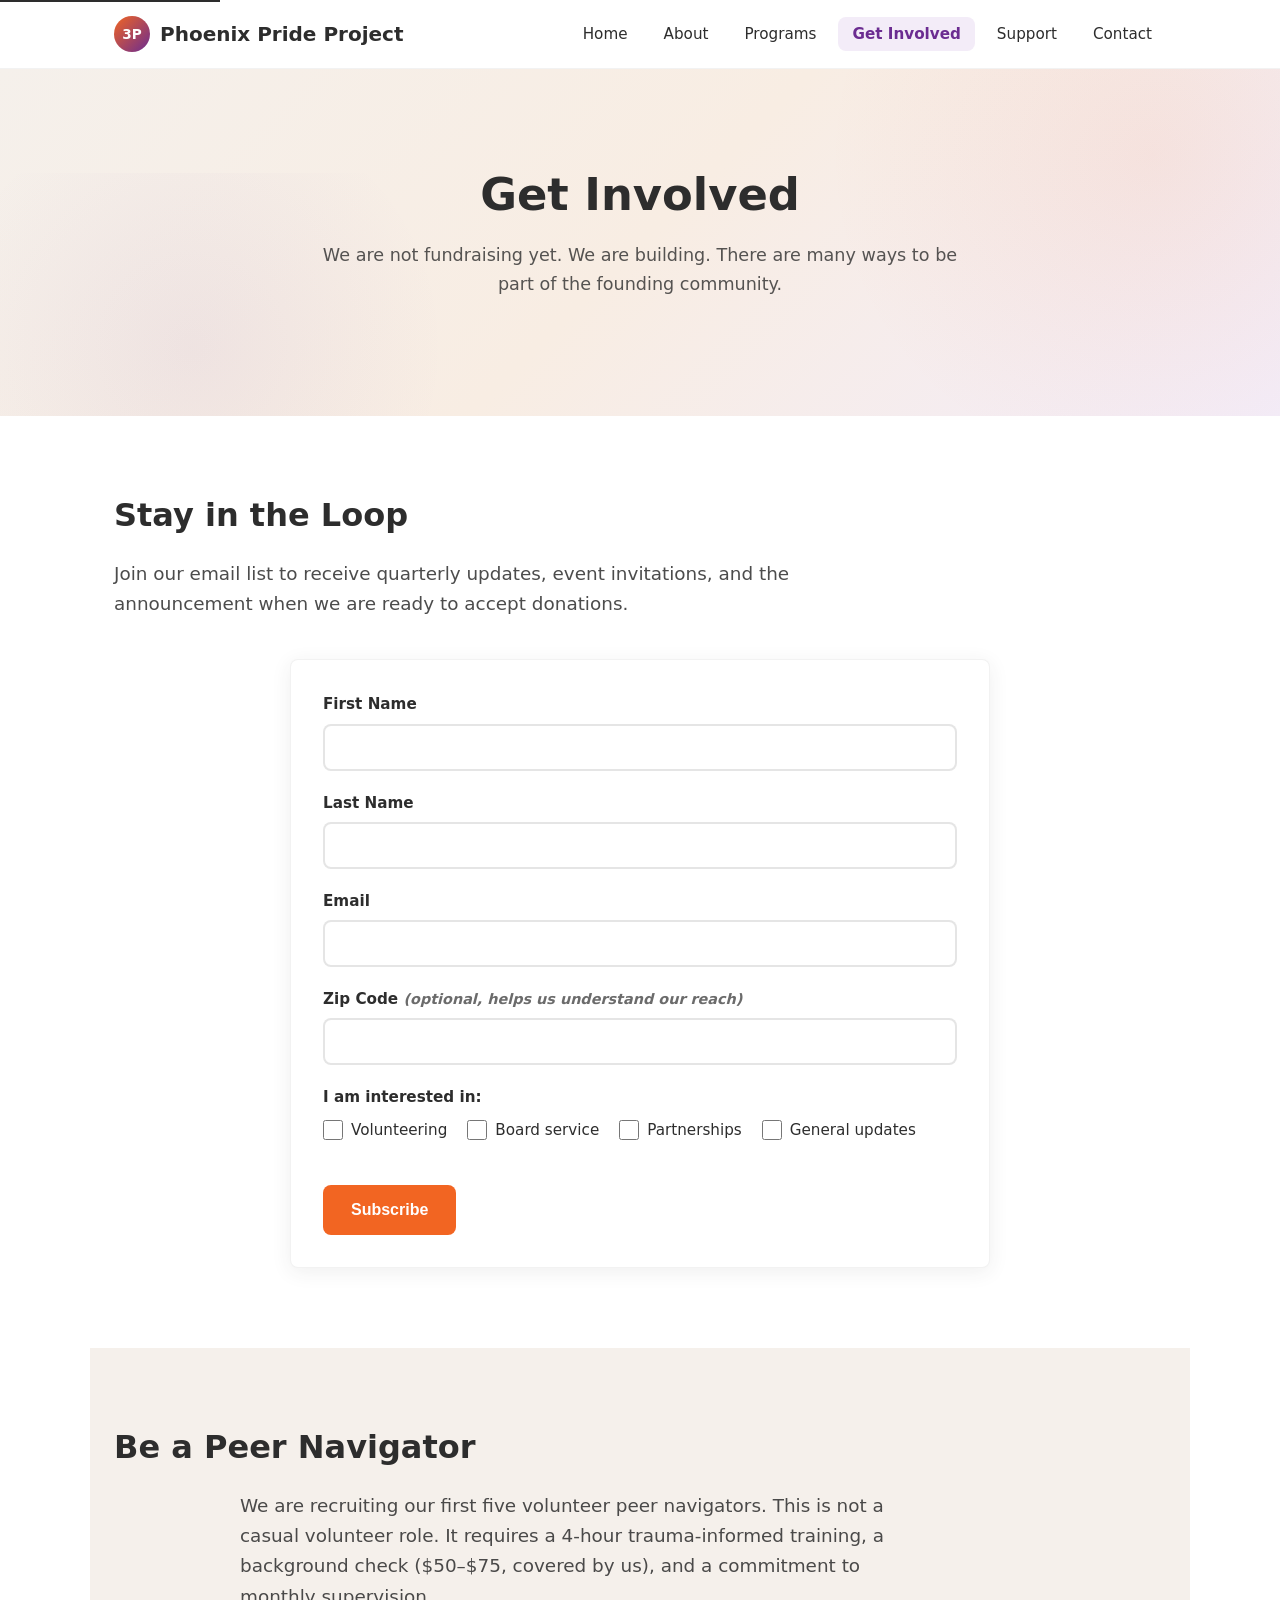
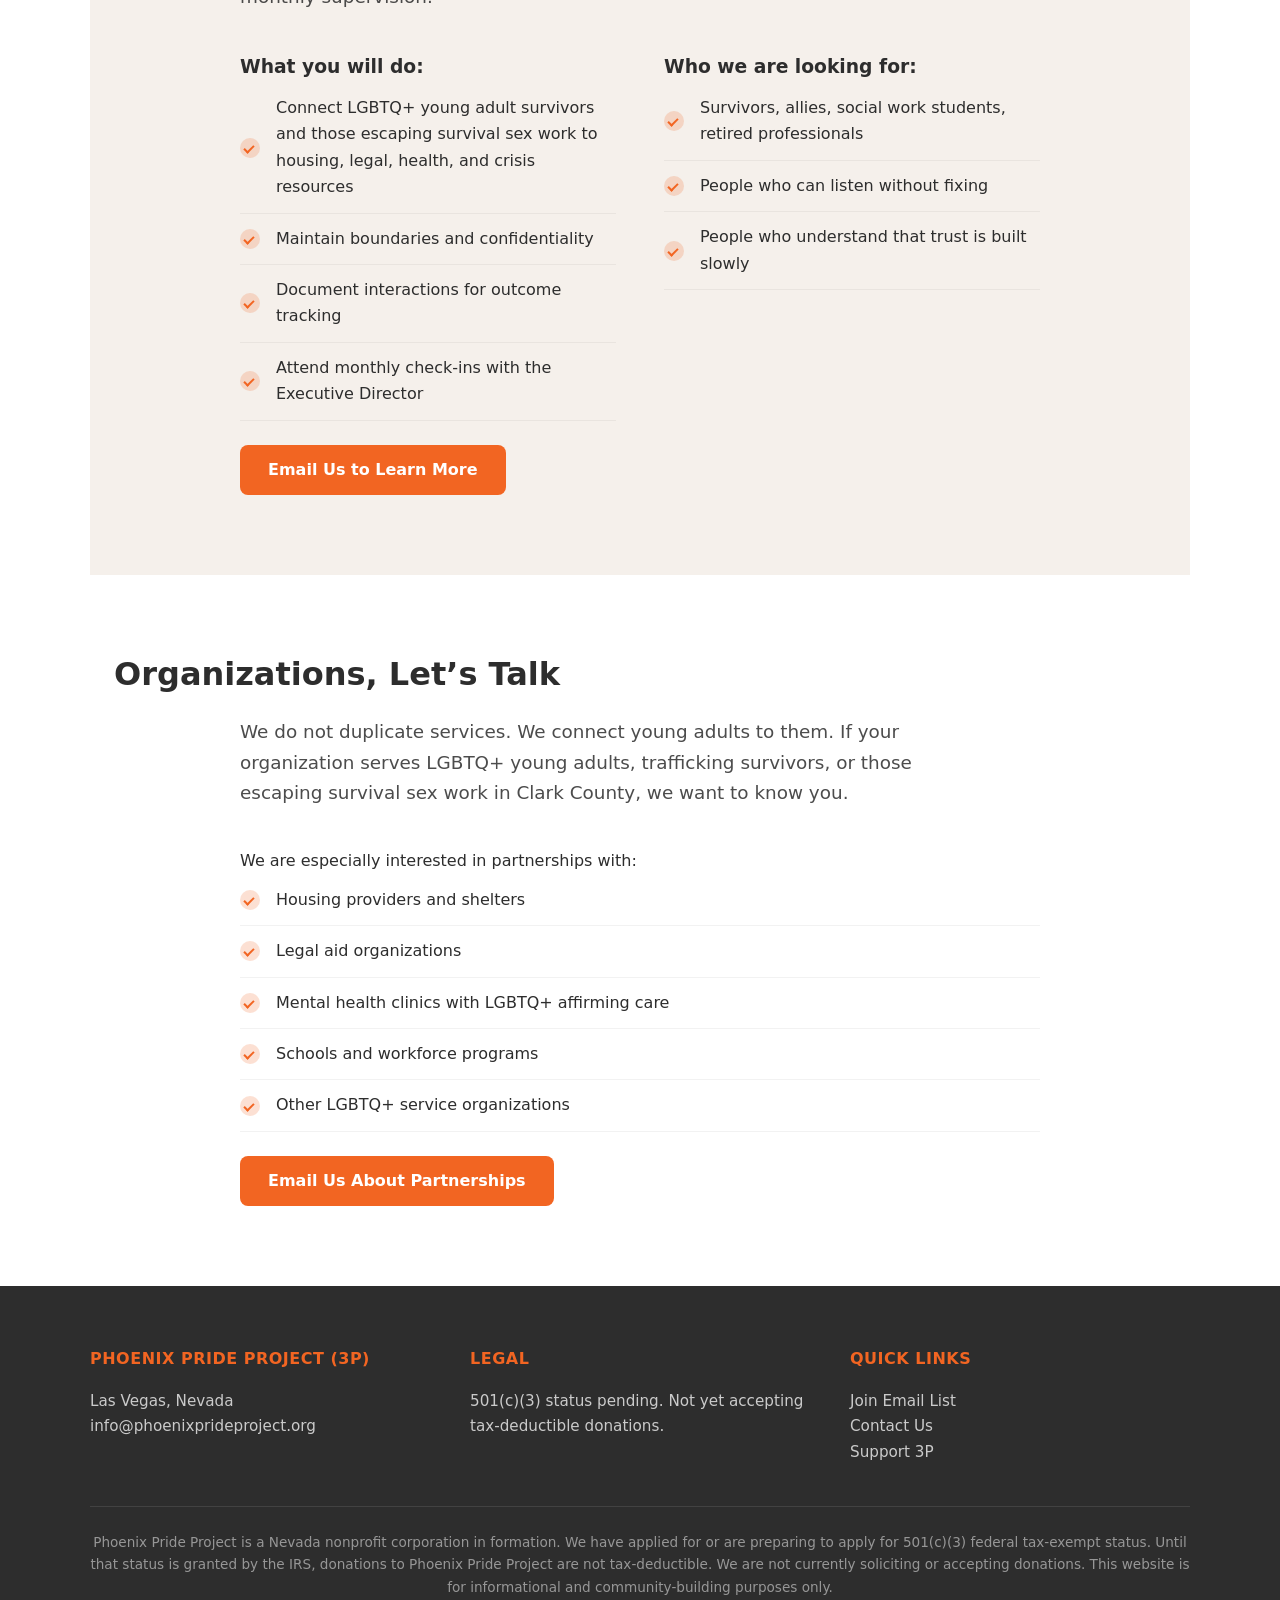
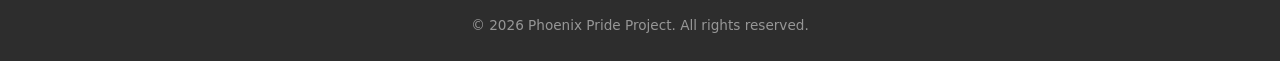
==== get-involved.html @ 3a7351bf "Add files via upload" ====
<!DOCTYPE html>
<html lang="en">
<head>
  <meta charset="UTF-8">
  <meta name="viewport" content="width=device-width, initial-scale=1.0">
  <meta name="description" content="Phoenix Pride Project (3P) is a forming nonprofit in Las Vegas empowering LGBTQ+ young adult survivors of trafficking and those escaping survival sex work. 501(c)(3) pending.">
  <title>Get Involved — Phoenix Pride Project (3P)</title>
  <link rel="stylesheet" href="css/styles.css">
  <link rel="icon" href="data:image/svg+xml,%3Csvg xmlns='http://www.w3.org/2000/svg' viewBox='0 0 100 100'%3E%3Ccircle cx='50' cy='50' r='50' fill='%23F26522'/%3E%3Ctext x='50' y='65' font-size='50' text-anchor='middle' fill='white' font-family='Arial'%3E3P%3C/text%3E%3C/svg%3E">
</head>
<body>
  <a href="#main-content" class="skip-link">Skip to main content</a>
  <nav class="site-nav" role="navigation" aria-label="Main navigation">
    <div class="nav-container">
      <a href="index.html" class="nav-logo" aria-label="Phoenix Pride Project home">
        <span class="logo-mark" aria-hidden="true">3P</span>
        <span>Phoenix Pride Project</span>
      </a>
      <button class="menu-toggle" aria-expanded="false" aria-controls="nav-menu" aria-label="Toggle navigation menu">
        <svg viewBox="0 0 24 24" fill="none" stroke="currentColor" stroke-width="2" stroke-linecap="round" stroke-linejoin="round" aria-hidden="true"><line x1="3" y1="6" x2="21" y2="6"></line><line x1="3" y1="12" x2="21" y2="12"></line><line x1="3" y1="18" x2="21" y2="18"></line></svg>
        <span class="sr-only">Open menu</span>
      </button>
      <ul class="nav-links" id="nav-menu" role="menubar">
          <li><a href="index.html" >Home</a></li>
          <li><a href="about.html" >About</a></li>
          <li><a href="programs.html" >Programs</a></li>
          <li><a href="get-involved.html" aria-current="page">Get Involved</a></li>
          <li><a href="support.html" >Support</a></li>
          <li><a href="contact.html" >Contact</a></li>
      </ul>
    </div>
  </nav>
  <main id="main-content">
    <section class="hero" aria-label="Get involved with 3P">
      <div class="hero-content">
        <h1>Get Involved</h1>
        <p class="hero-body">We are not fundraising yet. We are building. There are many ways to be part of the founding community.</p>
      </div>
    </section>
    <section class="section" id="email-list" aria-labelledby="email-heading">
      <h2 id="email-heading" class="section-header">Stay in the Loop</h2>
      <p class="section-intro">Join our email list to receive quarterly updates, event invitations, and the announcement when we are ready to accept donations.</p>
      <div class="max-w-700">
        <form action="mailto:info@phoenixprideproject.org" method="post" enctype="text/plain" class="card" onsubmit="alert('Thank you for your interest! Since we are still building our infrastructure, please email us directly at info@phoenixprideproject.org with your information. We will add you to our list manually.'); return false;">
          <div class="form-group">
            <label for="first-name">First Name</label>
            <input type="text" id="first-name" name="first-name" required aria-required="true">
          </div>
          <div class="form-group">
            <label for="last-name">Last Name</label>
            <input type="text" id="last-name" name="last-name" required aria-required="true">
          </div>
          <div class="form-group">
            <label for="email">Email</label>
            <input type="email" id="email" name="email" required aria-required="true">
          </div>
          <div class="form-group">
            <label for="zip">Zip Code <span class="note">(optional, helps us understand our reach)</span></label>
            <input type="text" id="zip" name="zip" inputmode="numeric" pattern="[0-9]{5}">
          </div>
          <div class="form-group">
            <label>I am interested in:</label>
            <div class="checkbox-group">
              <label><input type="checkbox" name="interest" value="volunteering"> Volunteering</label>
              <label><input type="checkbox" name="interest" value="board"> Board service</label>
              <label><input type="checkbox" name="interest" value="partnerships"> Partnerships</label>
              <label><input type="checkbox" name="interest" value="general"> General updates</label>
            </div>
          </div>
          <button type="submit" class="btn btn-primary mt-2">Subscribe</button>
        </form>
      </div>
    </section>
    <section class="section bg-warm" aria-labelledby="volunteer-heading">
      <h2 id="volunteer-heading" class="section-header">Be a Peer Navigator</h2>
      <div class="max-w-800">
        <p class="section-intro">We are recruiting our first five volunteer peer navigators. This is not a casual volunteer role. It requires a 4-hour trauma-informed training, a background check ($50&ndash;$75, covered by us), and a commitment to monthly supervision.</p>
        <div class="two-col">
          <div>
            <h3>What you will do:</h3>
            <ul class="feature-list">
              <li>Connect LGBTQ+ young adult survivors and those escaping survival sex work to housing, legal, health, and crisis resources</li>
              <li>Maintain boundaries and confidentiality</li>
              <li>Document interactions for outcome tracking</li>
              <li>Attend monthly check-ins with the Executive Director</li>
            </ul>
          </div>
          <div>
            <h3>Who we are looking for:</h3>
            <ul class="feature-list">
              <li>Survivors, allies, social work students, retired professionals</li>
              <li>People who can listen without fixing</li>
              <li>People who understand that trust is built slowly</li>
            </ul>
          </div>
        </div>
        <div class="mt-3"><a href="contact.html" class="btn btn-primary">Email Us to Learn More</a></div>
      </div>
    </section>
    <section class="section" aria-labelledby="partner-heading">
      <h2 id="partner-heading" class="section-header">Organizations, Let&rsquo;s Talk</h2>
      <div class="max-w-800">
        <p class="section-intro">We do not duplicate services. We connect young adults to them. If your organization serves LGBTQ+ young adults, trafficking survivors, or those escaping survival sex work in Clark County, we want to know you.</p>
        <p>We are especially interested in partnerships with:</p>
        <ul class="feature-list">
          <li>Housing providers and shelters</li>
          <li>Legal aid organizations</li>
          <li>Mental health clinics with LGBTQ+ affirming care</li>
          <li>Schools and workforce programs</li>
          <li>Other LGBTQ+ service organizations</li>
        </ul>
        <div class="mt-3"><a href="contact.html" class="btn btn-primary">Email Us About Partnerships</a></div>
      </div>
    </section>

  </main>
  <footer class="site-footer" role="contentinfo">
    <div class="footer-grid">
      <div class="footer-col">
        <h4>Phoenix Pride Project (3P)</h4>
        <p>Las Vegas, Nevada<br>info@phoenixprideproject.org</p>
      </div>
      <div class="footer-col">
        <h4>Legal</h4>
        <p>501(c)(3) status pending. Not yet accepting tax-deductible donations.</p>
      </div>
      <div class="footer-col">
        <h4>Quick Links</h4>
        <p><a href="get-involved.html">Join Email List</a><br><a href="contact.html">Contact Us</a><br><a href="support.html">Support 3P</a></p>
      </div>
    </div>
    <div class="footer-bottom">
      <p>Phoenix Pride Project is a Nevada nonprofit corporation in formation. We have applied for or are preparing to apply for 501(c)(3) federal tax-exempt status. Until that status is granted by the IRS, donations to Phoenix Pride Project are not tax-deductible. We are not currently soliciting or accepting donations. This website is for informational and community-building purposes only.</p>
      <p class="mt-2">&copy; 2026 Phoenix Pride Project. All rights reserved.</p>
    </div>
  </footer>
  <script src="js/main.js"></script>
</body>
</html>
---- css/styles.css ----
/* Phoenix Pride Project Styles */
:root {
  --orange: #F26522;
  --purple: #6B2C91;
  --teal: #008B8B;
  --warm-neutral: #F5F0EB;
  --charcoal: #2D2D2D;
  --white: #FFFFFF;
  --light-orange: #FFF3EC;
  --light-purple: #F3ECF8;
  --light-teal: #E6F4F4;
  --max-width: 1100px;
  --radius: 8px;
  --shadow: 0 4px 20px rgba(45,45,45,0.08);
  --shadow-hover: 0 8px 30px rgba(45,45,45,0.12);
}

*, *::before, *::after { box-sizing: border-box; margin: 0; padding: 0; }
html { scroll-behavior: smooth; font-size: 16px; }
body {
  font-family: 'Segoe UI', system-ui, -apple-system, BlinkMacSystemFont, Roboto, sans-serif;
  color: var(--charcoal); background: var(--white); line-height: 1.65;
  -webkit-font-smoothing: antialiased; overflow-x: hidden;
}
img { max-width: 100%; display: block; }
a {
  color: var(--purple); text-decoration: underline; text-underline-offset: 3px;
  transition: color 0.2s ease;
}
a:hover, a:focus { color: var(--orange); }
a:focus-visible {
  outline: 3px solid var(--orange); outline-offset: 2px; border-radius: 2px;
}
.skip-link {
  position: absolute; top: -40px; left: 0; background: var(--charcoal);
  color: var(--white); padding: 8px 16px; z-index: 10000;
  text-decoration: none; font-weight: 600;
}
.skip-link:focus { top: 0; }

/* Navigation */
.site-nav {
  position: sticky; top: 0; z-index: 1000;
  background: rgba(255,255,255,0.96); backdrop-filter: blur(10px);
  border-bottom: 1px solid rgba(45,45,45,0.06);
}
.nav-container {
  max-width: var(--max-width); margin: 0 auto; padding: 0 24px;
  display: flex; align-items: center; justify-content: space-between; height: 68px;
}
.nav-logo {
  font-weight: 800; font-size: 1.25rem; color: var(--charcoal);
  text-decoration: none; display: flex; align-items: center; gap: 10px;
}
.nav-logo .logo-mark {
  width: 36px; height: 36px;
  background: linear-gradient(135deg, var(--orange), var(--purple));
  border-radius: 50%; display: flex; align-items: center; justify-content: center;
  color: white; font-size: 0.85rem; font-weight: 700;
}
.nav-logo:hover, .nav-logo:focus { color: var(--orange); }
.nav-links { display: flex; gap: 8px; list-style: none; }
.nav-links a {
  text-decoration: none; color: var(--charcoal); font-weight: 500; font-size: 0.95rem;
  padding: 8px 14px; border-radius: var(--radius); transition: all 0.2s ease;
}
.nav-links a:hover, .nav-links a:focus { background: var(--light-orange); color: var(--orange); }
.nav-links a[aria-current="page"] { background: var(--light-purple); color: var(--purple); font-weight: 600; }
.nav-cta { background: var(--orange) !important; color: white !important; font-weight: 600 !important; }
.nav-cta:hover, .nav-cta:focus { background: var(--purple) !important; color: white !important; }

.menu-toggle {
  display: none; background: none; border: none; cursor: pointer;
  padding: 8px; border-radius: var(--radius);
}
.menu-toggle:focus-visible { outline: 3px solid var(--orange); outline-offset: 2px; }
.menu-toggle svg { width: 28px; height: 28px; color: var(--charcoal); }

@media (max-width: 900px) {
  .menu-toggle { display: block; }
  .nav-links {
    position: fixed; top: 68px; left: 0; right: 0; background: white;
    flex-direction: column; padding: 16px 24px 24px; gap: 4px;
    border-bottom: 1px solid rgba(45,45,45,0.08);
    transform: translateY(-150%); transition: transform 0.3s ease;
    box-shadow: var(--shadow);
  }
  .nav-links.open { transform: translateY(0); }
  .nav-links a { display: block; padding: 12px 16px; font-size: 1.05rem; }
}

/* Buttons */
.btn {
  display: inline-flex; align-items: center; justify-content: center; gap: 8px;
  padding: 14px 28px; font-size: 1rem; font-weight: 600;
  border-radius: var(--radius); border: none; cursor: pointer;
  text-decoration: none; transition: all 0.2s ease; line-height: 1.4;
}
.btn:focus-visible { outline: 3px solid var(--orange); outline-offset: 3px; }
.btn-primary { background: var(--orange); color: white; }
.btn-primary:hover { background: var(--purple); color: white; }
.btn-secondary { background: transparent; color: var(--purple); border: 2px solid var(--purple); }
.btn-secondary:hover { background: var(--purple); color: white; }
.btn-white { background: white; color: var(--purple); }
.btn-white:hover { background: var(--light-purple); color: var(--purple); }

/* Sections */
.section { padding: 80px 24px; max-width: var(--max-width); margin: 0 auto; }
.section-header { font-size: 2rem; font-weight: 800; color: var(--charcoal); margin-bottom: 24px; line-height: 1.2; }
.section-intro { font-size: 1.15rem; color: var(--charcoal); opacity: 0.85; max-width: 700px; margin-bottom: 40px; }

/* Hero */
.hero {
  background: linear-gradient(135deg, var(--warm-neutral) 0%, #F8EDE3 50%, #F3ECF8 100%);
  padding: 100px 24px 80px; text-align: center; position: relative; overflow: hidden;
}
.hero::before {
  content: ''; position: absolute; top: -50%; right: -20%; width: 60%; height: 150%;
  background: radial-gradient(circle, rgba(242,101,34,0.08) 0%, transparent 70%); pointer-events: none;
}
.hero::after {
  content: ''; position: absolute; bottom: -30%; left: -10%; width: 50%; height: 100%;
  background: radial-gradient(circle, rgba(107,44,145,0.06) 0%, transparent 70%); pointer-events: none;
}
.hero-content { max-width: 800px; margin: 0 auto; position: relative; z-index: 1; }
.hero-logo {
  width: 80px; height: 80px;
  background: linear-gradient(135deg, var(--orange), var(--purple));
  border-radius: 50%; display: flex; align-items: center; justify-content: center;
  color: white; font-size: 2rem; font-weight: 800; margin: 0 auto 32px;
  box-shadow: 0 8px 30px rgba(242,101,34,0.3);
}
.hero h1 { font-size: 2.8rem; font-weight: 800; line-height: 1.15; color: var(--charcoal); margin-bottom: 20px; }
.hero-subhead { font-size: 1.25rem; color: var(--charcoal); opacity: 0.9; max-width: 680px; margin: 0 auto 28px; line-height: 1.6; }
.hero-body { font-size: 1.1rem; color: var(--charcoal); opacity: 0.8; max-width: 640px; margin: 0 auto 36px; line-height: 1.7; }
.hero-actions { display: flex; gap: 16px; justify-content: center; flex-wrap: wrap; }
@media (max-width: 600px) {
  .hero { padding: 70px 20px 60px; }
  .hero h1 { font-size: 2rem; }
  .hero-subhead { font-size: 1.05rem; }
  .hero-body { font-size: 1rem; }
}

/* Cards & Grids */
.card-grid { display: grid; grid-template-columns: repeat(auto-fit, minmax(260px, 1fr)); gap: 24px; }
.card-grid-2 { grid-template-columns: repeat(auto-fit, minmax(300px, 1fr)); }
.card-grid-3 { grid-template-columns: repeat(auto-fit, minmax(280px, 1fr)); }
.card {
  background: white; border-radius: var(--radius); padding: 32px;
  box-shadow: var(--shadow); border: 1px solid rgba(45,45,45,0.06);
  transition: transform 0.2s ease, box-shadow 0.2s ease;
}
.card:hover { transform: translateY(-4px); box-shadow: var(--shadow-hover); }
.card-icon {
  width: 48px; height: 48px; border-radius: 12px;
  display: flex; align-items: center; justify-content: center;
  font-size: 1.5rem; margin-bottom: 16px;
}
.card h3 { font-size: 1.25rem; font-weight: 700; margin-bottom: 10px; color: var(--charcoal); }
.card p { color: var(--charcoal); opacity: 0.8; font-size: 0.95rem; line-height: 1.6; }

/* Accent backgrounds */
.bg-orange-soft { background: var(--light-orange); }
.bg-purple-soft { background: var(--light-purple); }
.bg-teal-soft { background: var(--light-teal); }
.bg-warm { background: var(--warm-neutral); }
.bg-charcoal { background: var(--charcoal); color: white; }
.bg-charcoal .section-header, .bg-charcoal h3 { color: white; }
.bg-charcoal p { opacity: 0.85; }
.bg-purple { background: var(--purple); color: white; }
.bg-purple .section-header, .bg-purple h3 { color: white; }
.bg-purple p { opacity: 0.9; }
.bg-orange { background: var(--orange); color: white; }
.bg-orange .section-header, .bg-orange h3 { color: white; }
.bg-orange p { opacity: 0.9; }

/* Tables */
.data-table { width: 100%; border-collapse: collapse; margin: 24px 0; font-size: 0.95rem; }
.data-table th, .data-table td { padding: 14px 16px; text-align: left; border-bottom: 1px solid rgba(45,45,45,0.1); }
.data-table th { font-weight: 700; color: var(--purple); background: var(--light-purple); border-bottom: 2px solid var(--purple); }
.data-table tr:hover td { background: rgba(107,44,145,0.03); }
.data-table td strong { color: var(--charcoal); }

/* Lists */
.feature-list { list-style: none; padding: 0; }
.feature-list li { padding: 12px 0 12px 36px; position: relative; border-bottom: 1px solid rgba(45,45,45,0.06); }
.feature-list li::before { content: ''; position: absolute; left: 0; top: 50%; transform: translateY(-50%); width: 20px; height: 20px; background: var(--orange); border-radius: 50%; opacity: 0.2; }
.feature-list li::after { content: ''; position: absolute; left: 6px; top: 50%; transform: translateY(-50%) rotate(45deg); width: 6px; height: 10px; border: solid var(--orange); border-width: 0 2px 2px 0; }

.steps { counter-reset: step; list-style: none; padding: 0; }
.steps li { counter-increment: step; padding: 16px 0 16px 56px; position: relative; border-bottom: 1px solid rgba(45,45,45,0.06); font-size: 1rem; }
.steps li::before { content: counter(step); position: absolute; left: 0; top: 50%; transform: translateY(-50%); width: 36px; height: 36px; background: var(--purple); color: white; border-radius: 50%; display: flex; align-items: center; justify-content: center; font-weight: 700; font-size: 0.9rem; }
.steps li strong { color: var(--purple); display: block; margin-bottom: 4px; }

/* Forms */
.form-group { margin-bottom: 20px; }
.form-group label { display: block; font-weight: 600; margin-bottom: 6px; font-size: 0.95rem; }
.form-group input[type="text"], .form-group input[type="email"], .form-group select, .form-group textarea {
  width: 100%; padding: 12px 14px; border: 2px solid rgba(45,45,45,0.12); border-radius: var(--radius);
  font-family: inherit; font-size: 1rem; transition: border-color 0.2s ease; background: white;
}
.form-group input:focus, .form-group select:focus, .form-group textarea:focus {
  outline: none; border-color: var(--purple); box-shadow: 0 0 0 3px rgba(107,44,145,0.1);
}
.checkbox-group { display: flex; flex-wrap: wrap; gap: 12px 20px; margin-top: 8px; }
.checkbox-group label { display: flex; align-items: center; gap: 8px; font-weight: 400; cursor: pointer; font-size: 0.95rem; }
.checkbox-group input[type="checkbox"] { width: 20px; height: 20px; accent-color: var(--purple); cursor: pointer; }

/* Disclosure / Legal */
.disclosure { background: rgba(45,45,45,0.04); border-left: 4px solid var(--orange); padding: 20px 24px; border-radius: 0 var(--radius) var(--radius) 0; font-size: 0.9rem; color: var(--charcoal); opacity: 0.9; line-height: 1.6; margin: 24px 0; }
.disclosure strong { color: var(--orange); }

/* Crisis box */
.crisis-box { background: linear-gradient(135deg, #FFF0F0, #FFF3EC); border: 2px solid var(--orange); border-radius: var(--radius); padding: 28px; margin: 32px 0; }
.crisis-box h3 { color: var(--orange); font-size: 1.3rem; margin-bottom: 16px; display: flex; align-items: center; gap: 10px; }
.crisis-box ul { list-style: none; padding: 0; }
.crisis-box li { padding: 10px 0; border-bottom: 1px solid rgba(242,101,34,0.15); display: flex; justify-content: space-between; align-items: center; flex-wrap: wrap; gap: 8px; }
.crisis-box li:last-child { border-bottom: none; }
.crisis-box strong { color: var(--charcoal); }
.crisis-box a { color: var(--orange); font-weight: 600; text-decoration: none; }
.crisis-box a:hover { text-decoration: underline; }

/* Footer */
.site-footer { background: var(--charcoal); color: white; padding: 60px 24px 24px; }
.footer-grid { max-width: var(--max-width); margin: 0 auto; display: grid; grid-template-columns: repeat(auto-fit, minmax(220px, 1fr)); gap: 40px; margin-bottom: 40px; }
.footer-col h4 { font-size: 1rem; font-weight: 700; margin-bottom: 16px; color: var(--orange); text-transform: uppercase; letter-spacing: 0.5px; }
.footer-col p, .footer-col a { color: rgba(255,255,255,0.75); font-size: 0.95rem; line-height: 1.7; text-decoration: none; }
.footer-col a:hover { color: var(--orange); }
.footer-bottom { max-width: var(--max-width); margin: 0 auto; padding-top: 24px; border-top: 1px solid rgba(255,255,255,0.1); text-align: center; font-size: 0.85rem; color: rgba(255,255,255,0.5); }
.footer-bottom a { color: rgba(255,255,255,0.6); }

/* Pull quote */
.pull-quote { font-size: 1.15rem; font-style: italic; color: var(--purple); border-left: 4px solid var(--orange); padding: 16px 24px; margin: 24px 0; background: var(--light-orange); border-radius: 0 var(--radius) var(--radius) 0; }
.note { font-size: 0.9rem; color: var(--charcoal); opacity: 0.7; font-style: italic; margin-top: 8px; }

/* Two column */
.two-col { display: grid; grid-template-columns: repeat(auto-fit, minmax(300px, 1fr)); gap: 48px; align-items: start; }

/* Pillar colors */
.pillar-card:nth-child(1) .card-icon { background: var(--light-orange); }
.pillar-card:nth-child(2) .card-icon { background: #FFF0E6; }
.pillar-card:nth-child(3) .card-icon { background: var(--light-purple); }
.pillar-card:nth-child(4) .card-icon { background: var(--light-teal); }
.pillar-card:nth-child(5) .card-icon { background: #F0E8F5; }

/* Values */
.value-card { padding: 28px; border-radius: var(--radius); background: white; box-shadow: var(--shadow); border-left: 4px solid var(--purple); }
.value-card h3 { color: var(--purple); font-size: 1.15rem; margin-bottom: 10px; }
.value-card p { font-size: 0.95rem; opacity: 0.85; }

/* Program detail */
.program-detail { margin-bottom: 40px; padding: 32px; background: white; border-radius: var(--radius); box-shadow: var(--shadow); border-left: 4px solid var(--teal); }
.program-detail h3 { color: var(--teal); font-size: 1.25rem; margin-bottom: 14px; }
.program-detail ul { list-style: none; padding: 0; margin-top: 12px; }
.program-detail li { padding: 8px 0 8px 28px; position: relative; font-size: 0.95rem; }
.program-detail li::before { content: ''; position: absolute; left: 0; top: 14px; width: 8px; height: 8px; background: var(--teal); border-radius: 50%; opacity: 0.5; }

/* Donor levels */
.donor-level { display: flex; justify-content: space-between; align-items: center; padding: 16px 20px; background: white; border-radius: var(--radius); margin-bottom: 10px; box-shadow: var(--shadow); flex-wrap: wrap; gap: 8px; }
.donor-level strong { color: var(--purple); font-size: 1.05rem; }
.donor-level span { font-size: 0.95rem; opacity: 0.8; }

/* Volunteer box */
.volunteer-box { background: white; border-radius: var(--radius); padding: 32px; box-shadow: var(--shadow); margin-bottom: 24px; }
.volunteer-box h3 { color: var(--purple); margin-bottom: 12px; font-size: 1.2rem; }

/* Utility */
.text-center { text-align: center; }
.max-w-700 { max-width: 700px; margin-left: auto; margin-right: auto; }
.max-w-800 { max-width: 800px; margin-left: auto; margin-right: auto; }
.max-w-900 { max-width: 900px; margin-left: auto; margin-right: auto; }
.mt-0 { margin-top: 0; } .mb-0 { margin-bottom: 0; }
.mt-1 { margin-top: 8px; } .mb-1 { margin-bottom: 8px; }
.mt-2 { margin-top: 16px; } .mb-2 { margin-bottom: 16px; }
.mt-3 { margin-top: 24px; } .mb-3 { margin-bottom: 24px; }
.mt-4 { margin-top: 40px; } .mb-4 { margin-bottom: 40px; }

@media (max-width: 600px) {
  .section { padding: 50px 20px; }
  .section-header { font-size: 1.6rem; }
  .card { padding: 24px; }
  .card-grid { grid-template-columns: 1fr; }
  .two-col { grid-template-columns: 1fr; gap: 32px; }
  .data-table th, .data-table td { padding: 10px 12px; font-size: 0.9rem; }
  .btn { padding: 12px 20px; font-size: 0.95rem; }
  .donor-level { flex-direction: column; align-items: flex-start; }
  .footer-grid { gap: 28px; }
  .hero-actions { flex-direction: column; align-items: stretch; }
  .hero-actions .btn { width: 100%; }
  .nav-cta { display: none; }
}

@media (prefers-reduced-motion: reduce) {
  html { scroll-behavior: auto; }
  .card, .btn, a { transition: none; }
}

.sr-only { position: absolute; width: 1px; height: 1px; padding: 0; margin: -1px; overflow: hidden; clip: rect(0, 0, 0, 0); white-space: nowrap; border: 0; }
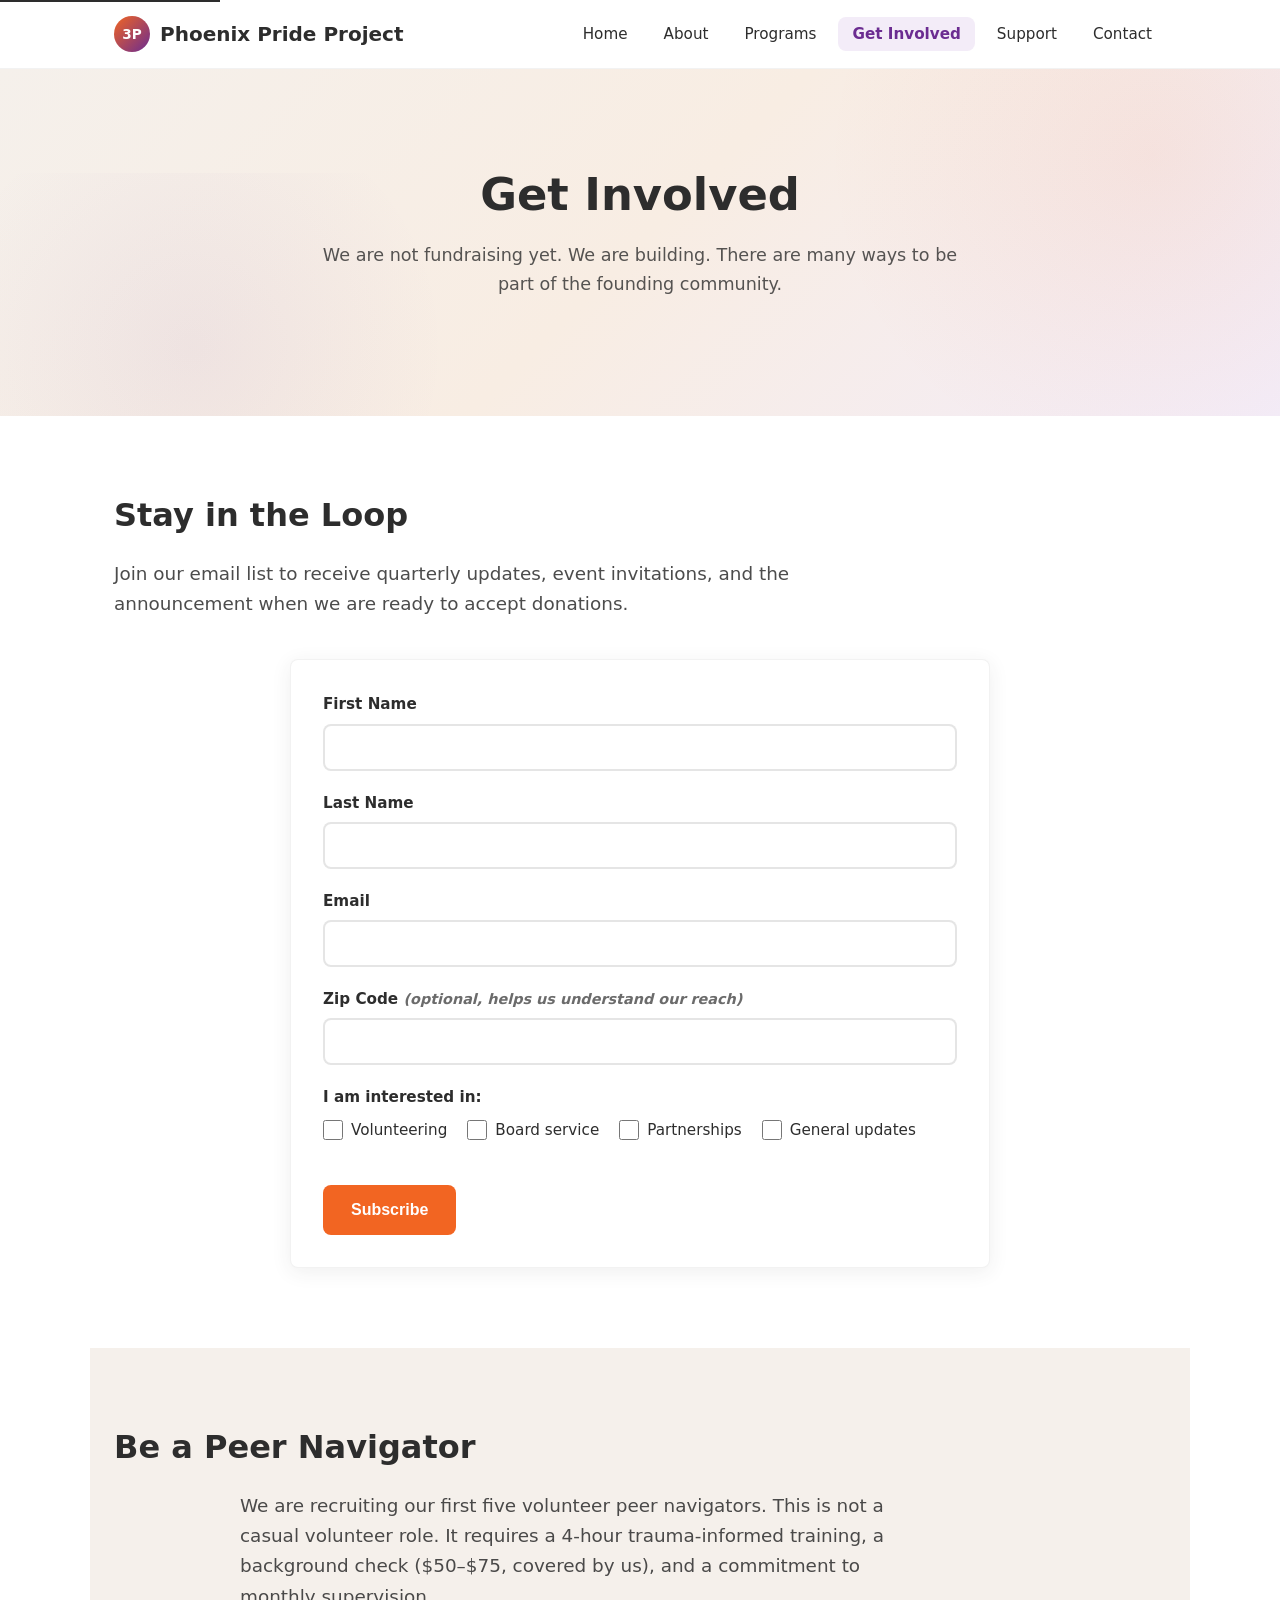
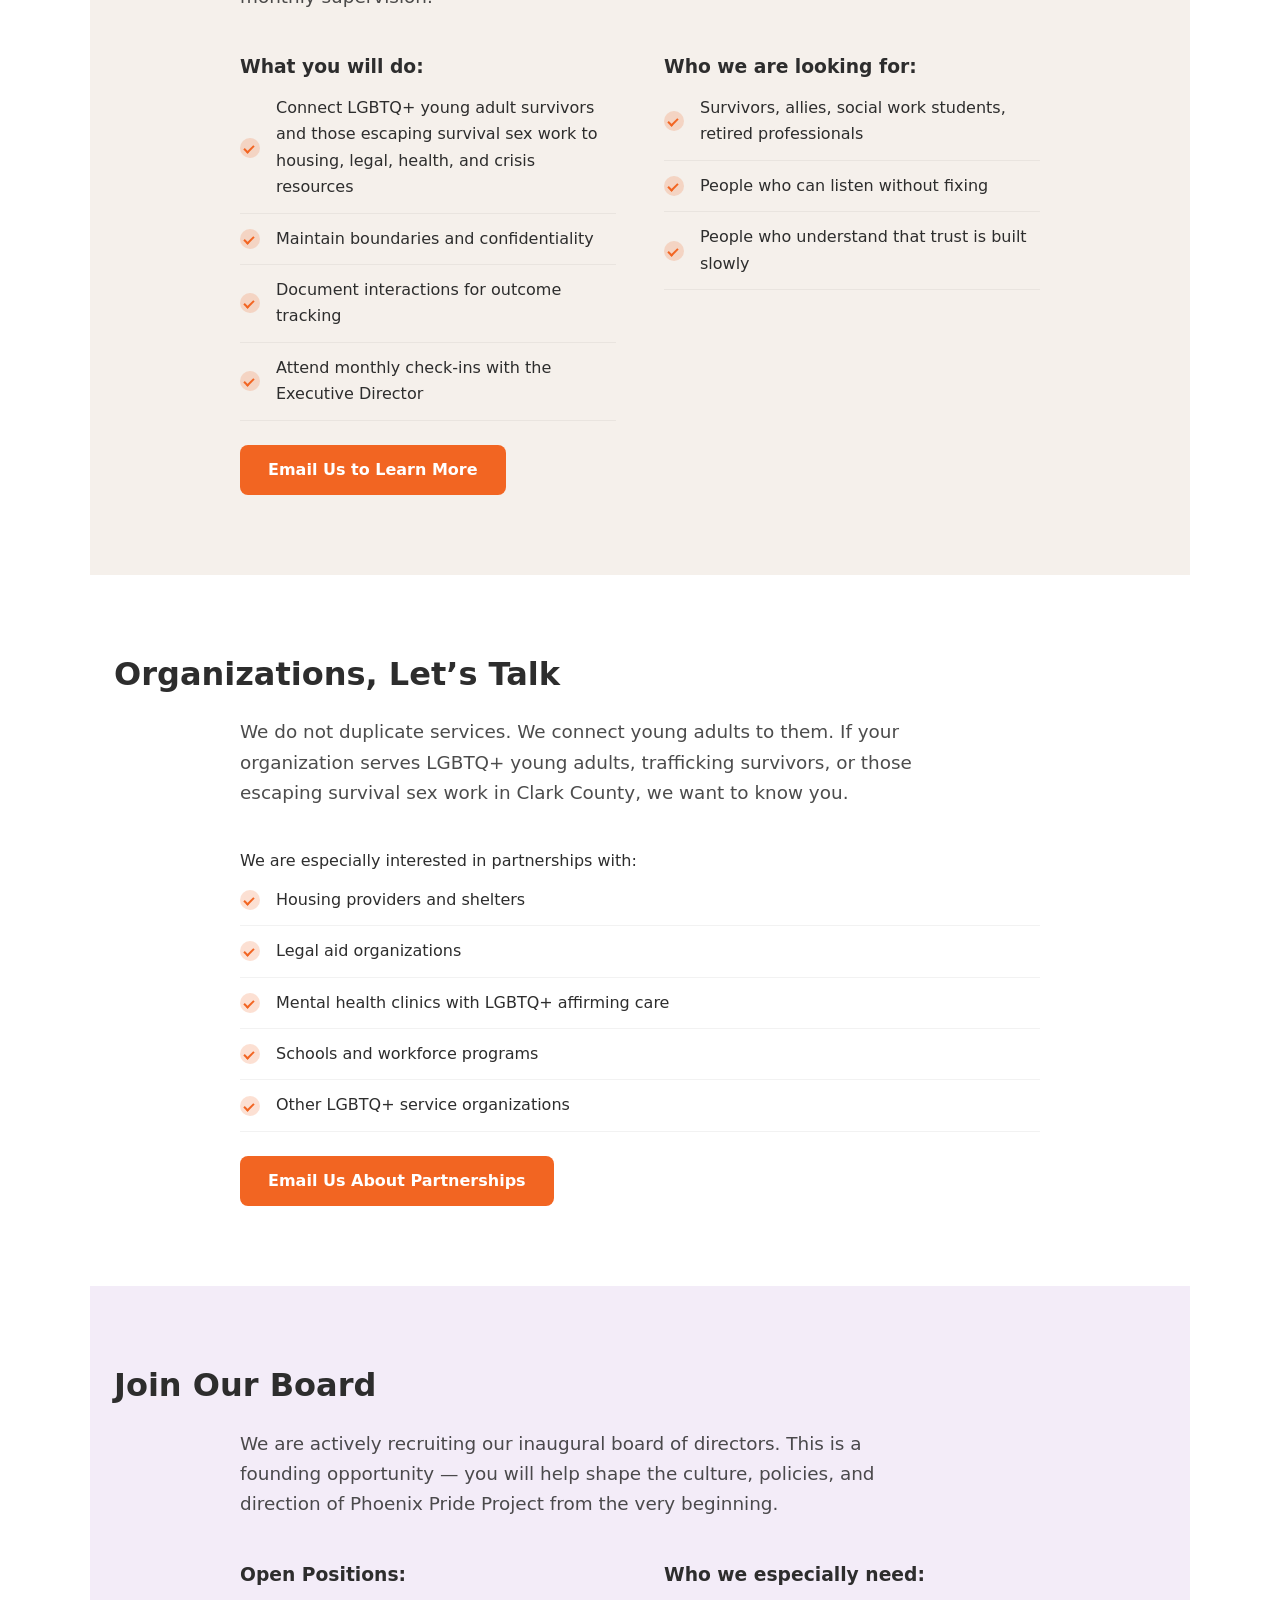
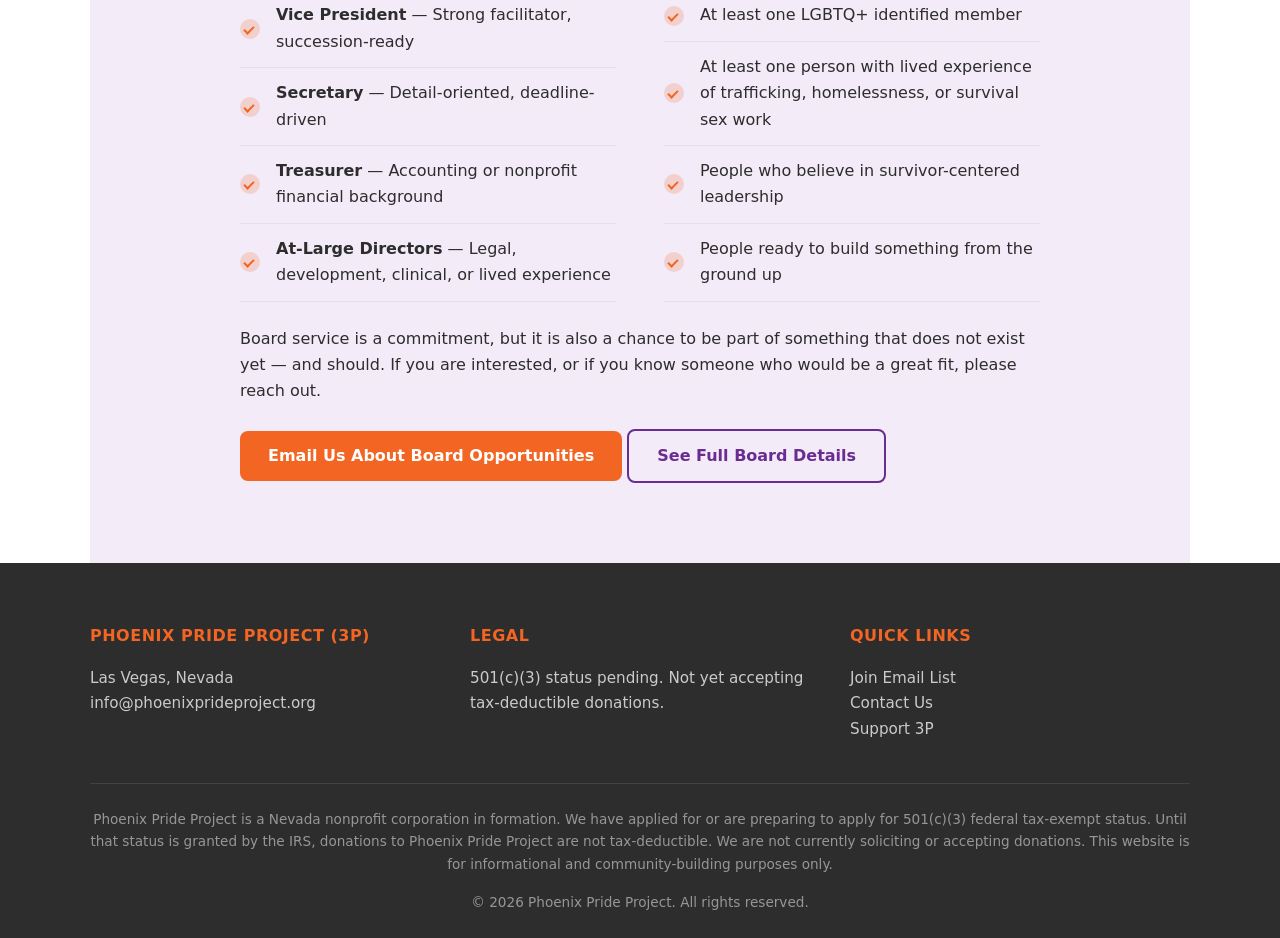
==== commit db4f4f4a: "Add files via upload" ====
--- a/get-involved.html
+++ b/get-involved.html
@@ -112,6 +112,37 @@
         <div class="mt-3"><a href="contact.html" class="btn btn-primary">Email Us About Partnerships</a></div>
       </div>
     </section>
+    <section class="section bg-purple-soft" aria-labelledby="join-board-heading">
+      <h2 id="join-board-heading" class="section-header">Join Our Board</h2>
+      <div class="max-w-800">
+        <p class="section-intro">We are actively recruiting our inaugural board of directors. This is a founding opportunity — you will help shape the culture, policies, and direction of Phoenix Pride Project from the very beginning.</p>
+        <div class="two-col">
+          <div>
+            <h3>Open Positions:</h3>
+            <ul class="feature-list">
+              <li><strong>Vice President</strong> — Strong facilitator, succession-ready</li>
+              <li><strong>Secretary</strong> — Detail-oriented, deadline-driven</li>
+              <li><strong>Treasurer</strong> — Accounting or nonprofit financial background</li>
+              <li><strong>At-Large Directors</strong> — Legal, development, clinical, or lived experience</li>
+            </ul>
+          </div>
+          <div>
+            <h3>Who we especially need:</h3>
+            <ul class="feature-list">
+              <li>At least one LGBTQ+ identified member</li>
+              <li>At least one person with lived experience of trafficking, homelessness, or survival sex work</li>
+              <li>People who believe in survivor-centered leadership</li>
+              <li>People ready to build something from the ground up</li>
+            </ul>
+          </div>
+        </div>
+        <p class="mt-3">Board service is a commitment, but it is also a chance to be part of something that does not exist yet — and should. If you are interested, or if you know someone who would be a great fit, please reach out.</p>
+        <div class="mt-3">
+          <a href="contact.html" class="btn btn-primary">Email Us About Board Opportunities</a>
+          <a href="about.html#board-heading" class="btn btn-secondary">See Full Board Details</a>
+        </div>
+      </div>
+    </section>
 
   </main>
   <footer class="site-footer" role="contentinfo">
